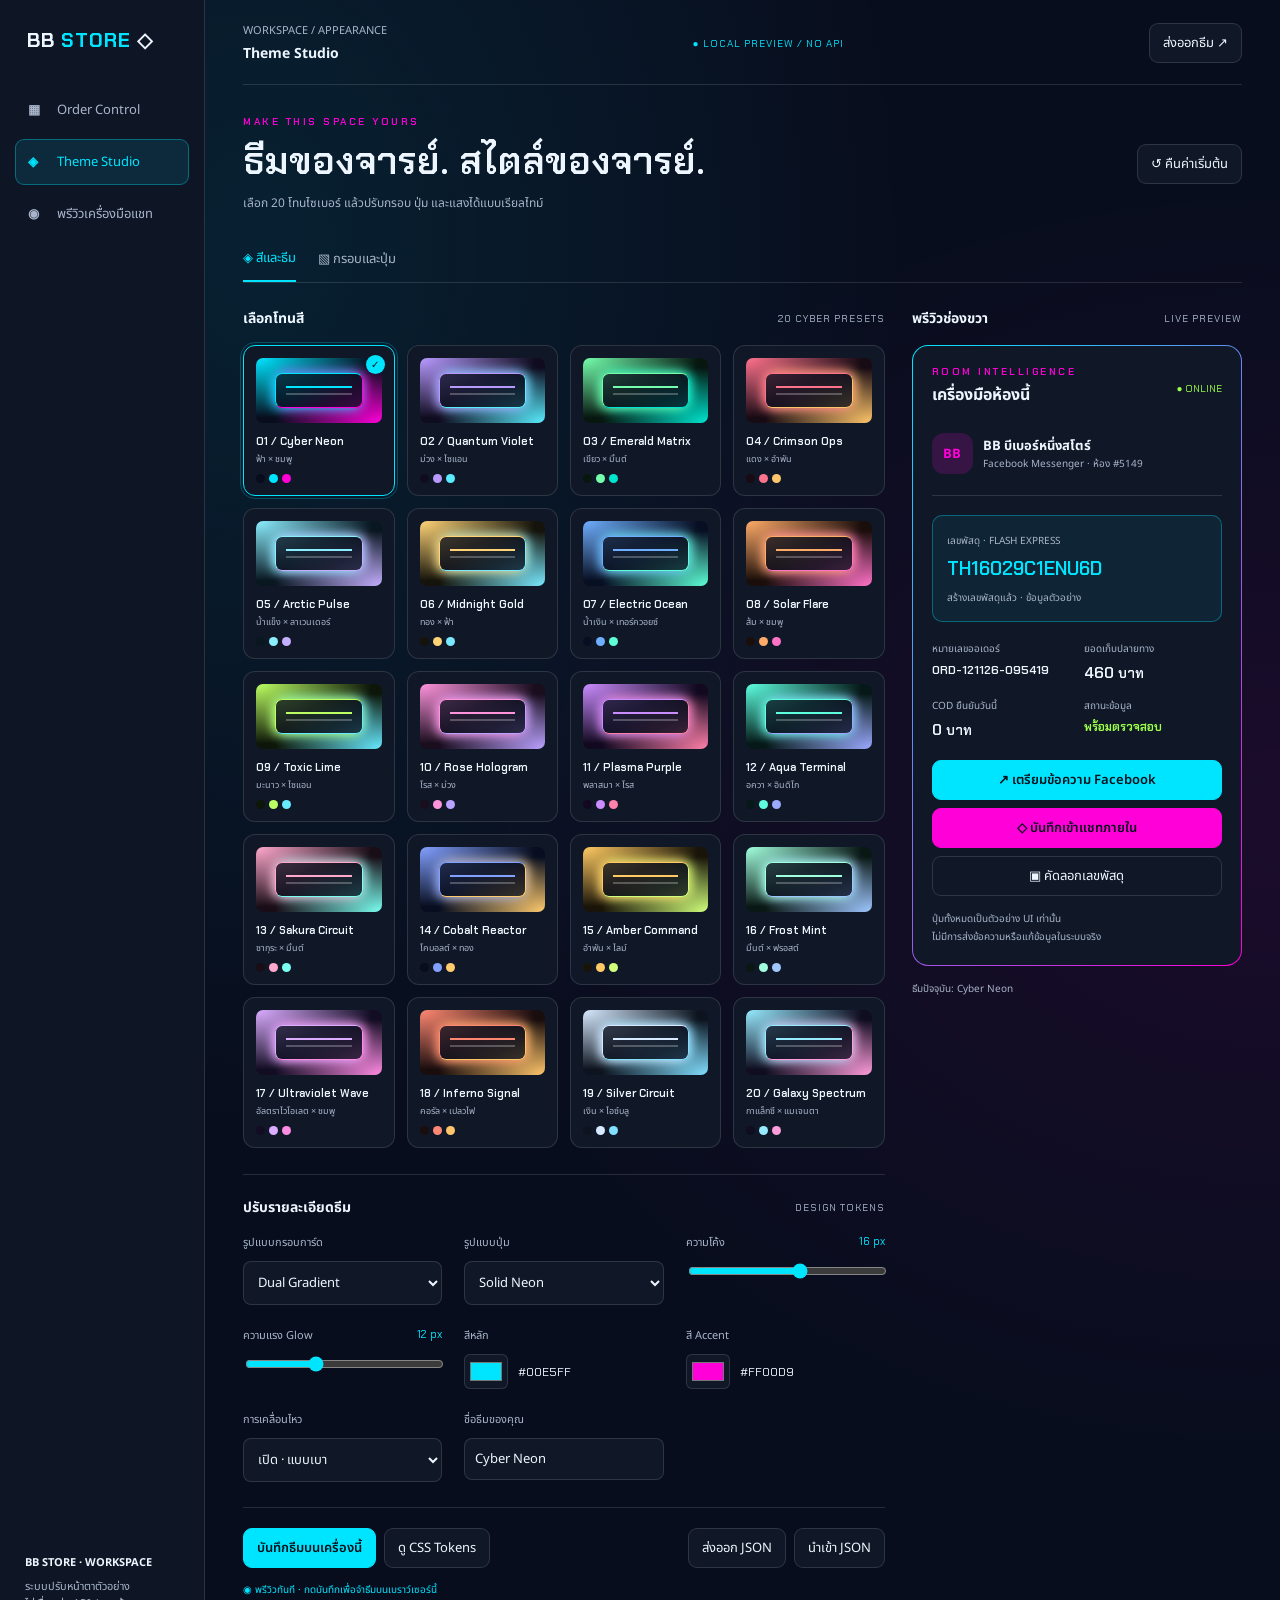
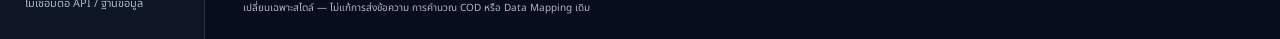
==== Appearance Theme Studio.html @ 8dab48e7 "สิงโตเกิดใหม่" ====
<!DOCTYPE html>
<html lang="th">
<head>
<meta charset="UTF-8">
<meta name="viewport" content="width=device-width, initial-scale=1">
<title>BB STORE — Cyber Theme Studio</title>
<link href="https://fonts.googleapis.com/css2?family=Chakra+Petch:wght@400;500;600;700&family=Noto+Sans+Thai:wght@400;500;600;700&display=swap" rel="stylesheet">
<style>
:root{--bg:#080d1d;--surface:#101827;--primary:#00e5ff;--accent:#ff00d9;--success:#9cff48;--text:#edf6ff;--muted:#a8b5ca;--radius:16px;--glow:12px;--line:#ffffff20}
*{box-sizing:border-box}body{margin:0;background:var(--bg);color:var(--text);font:13px "Noto Sans Thai",sans-serif}button,input,select{font:inherit}button{cursor:pointer}button:focus-visible,input:focus-visible,select:focus-visible{outline:2px solid var(--primary);outline-offset:4px}
button{color:var(--text);border:1px solid var(--line);background:var(--surface);border-radius:9px;padding:9px 13px;transition:transform .2s,border-color .2s}button:hover{border-color:var(--primary);transform:translateY(-2px)}button:active{transform:scale(.97)}.primary{background:var(--primary);color:#07121c;border-color:var(--primary);font-weight:600}.accent{background:var(--accent);color:#07121c;border-color:var(--accent);font-weight:600}
.app{display:grid;grid-template-columns:205px minmax(0,1fr);min-height:100vh}.sidebar{background:color-mix(in srgb,var(--surface) 75%,var(--bg));border-right:1px solid var(--line);padding:27px 15px;display:flex;flex-direction:column;gap:6px}.brand{font:700 20px "Chakra Petch";letter-spacing:1px;margin:0 12px 28px}.brand span{color:var(--primary)}.nav-btn{text-align:left;background:transparent;border:1px solid transparent;padding:12px;color:var(--muted)}.nav-btn.active{background:color-mix(in srgb,var(--primary) 10%,transparent);color:var(--primary);border-color:color-mix(in srgb,var(--primary) 35%,transparent)}.nav-btn b{display:inline-block;width:26px}.sidebar-bottom{margin-top:auto;padding:24px 10px 0;color:var(--muted);font-size:11px}.sidebar-bottom strong{display:block;color:var(--text);margin-bottom:7px}
.workspace{min-width:0;padding:22px clamp(18px,3vw,45px);background:radial-gradient(ellipse at 5% 15%,color-mix(in srgb,var(--primary) 9%,transparent),transparent 45%),radial-gradient(ellipse at 100% 50%,color-mix(in srgb,var(--accent) 8%,transparent),transparent 55%)}
.topbar{display:flex;justify-content:space-between;align-items:center;gap:15px;border-bottom:1px solid var(--line);padding-bottom:20px}.breadcrumb{color:var(--muted);font-size:11px}.breadcrumb strong{display:block;color:var(--text);font-size:14px;margin-top:4px}.demo{font:10px "Chakra Petch";color:var(--primary);letter-spacing:1px}
.heading{display:flex;align-items:center;justify-content:space-between;gap:20px;margin:30px 0 24px}.eyebrow{font:600 10px "Chakra Petch";letter-spacing:2.5px;color:var(--accent)}h1{font:600 clamp(25px,3vw,38px) "Chakra Petch";margin:8px 0 0}.heading p{color:var(--muted);font-size:12px;margin:8px 0 0}.tabs{display:flex;gap:22px;border-bottom:1px solid var(--line);margin-bottom:25px}.tab{background:transparent;border:0;border-radius:0;color:var(--muted);padding:12px 0}.tab.active{color:var(--primary);border-bottom:2px solid var(--primary)}
.studio-grid{display:grid;grid-template-columns:minmax(0,1fr) 330px;gap:27px;align-items:start}.section-heading{display:flex;align-items:center;justify-content:space-between;margin-bottom:16px}.section-heading h2{font-size:14px;margin:0}.section-heading span{font:10px "Chakra Petch";color:var(--muted);letter-spacing:1px}
.preset-grid{display:grid;grid-template-columns:repeat(4,minmax(0,1fr));gap:12px}
.preset{position:relative;text-align:left;padding:12px;background:var(--surface);border:1px solid var(--line);border-radius:12px;min-width:0;animation:reveal .45s both;animation-delay:calc(var(--i)*15ms)}.preset.selected{border-color:var(--primary);outline:1px solid color-mix(in srgb,var(--primary) 25%,transparent);outline-offset:2px}.preset.selected:after{content:"✓";position:absolute;right:9px;top:9px;background:var(--primary);color:#07121c;width:19px;height:19px;display:grid;place-items:center;border-radius:50%;font-size:10px}
.swatch-scene{height:65px;border-radius:7px;background:radial-gradient(ellipse at 0 0,var(--p),transparent 65%),radial-gradient(ellipse at 100% 100%,var(--a),transparent 60%),var(--b);position:relative;overflow:hidden;margin-bottom:11px}.swatch-scene:before{content:"";position:absolute;inset:15px 19px;border:1px solid var(--p);border-right-color:var(--a);border-bottom-color:var(--a);border-radius:7px;background:#080d1db3;box-shadow:-3px 0 12px var(--p),3px 0 12px var(--a)}.swatch-scene:after{content:"";position:absolute;left:30px;right:30px;top:28px;height:2px;background:var(--p);box-shadow:0 7px 0 #ffffff40}
.preset strong{font:600 11px "Chakra Petch";display:block}.preset small{display:block;font-size:9px;color:var(--muted);margin-top:4px}.dots{display:flex;gap:4px;margin-top:8px}.dots i{width:9px;height:9px;border-radius:50%}
.preview-wrap{position:sticky;top:20px}.preview{padding:19px;background:var(--surface)}.frame{border:1px solid var(--line);border-radius:var(--radius);position:relative}.frame[data-border="neon"]{border-color:var(--primary);box-shadow:0 0 var(--glow) color-mix(in srgb,var(--primary) 20%,transparent)}.frame[data-border="gradient"]{border:1px solid transparent;background:linear-gradient(var(--surface),var(--surface)) padding-box,linear-gradient(130deg,var(--primary),var(--accent)) border-box}.frame[data-border="rail"]{border-left:4px solid var(--primary)}.frame[data-border="hud"]{border-radius:2px}.frame[data-border="hud"]:before,.frame[data-border="hud"]:after{content:"";position:absolute;width:23px;height:23px;pointer-events:none}.frame[data-border="hud"]:before{top:-1px;left:-1px;border-left:2px solid var(--primary);border-top:2px solid var(--primary)}.frame[data-border="hud"]:after{bottom:-1px;right:-1px;border-right:2px solid var(--accent);border-bottom:2px solid var(--accent)}
.preview-top{display:flex;justify-content:space-between;align-items:center}.preview-top h3{font-size:16px;margin:5px 0}.online{color:var(--success);font:10px "Chakra Petch";white-space:nowrap}.avatar{display:grid;place-items:center;width:41px;height:41px;border-radius:12px;background:color-mix(in srgb,var(--accent) 16%,transparent);color:var(--accent);font-weight:700}.customer{display:flex;align-items:center;gap:10px;padding:21px 0;border-bottom:1px solid var(--line)}.customer strong{font-size:13px}.muted{color:var(--muted);font-size:10px}.tracking{margin:19px 0;padding:14px;background:color-mix(in srgb,var(--primary) 6%,var(--surface));border:1px solid color-mix(in srgb,var(--primary) 35%,transparent);border-radius:10px}.tracking label{font-size:10px;color:var(--muted)}.tracking strong{display:block;font:600 19px "Chakra Petch";color:var(--primary);margin:6px 0}.facts{display:grid;grid-template-columns:1fr 1fr;gap:15px;margin:18px 0}.facts span{display:block;color:var(--muted);font-size:10px}.facts strong{display:block;font:600 16px "Chakra Petch";margin-top:5px}.preview-buttons{display:grid;gap:8px;margin-top:20px}.preview-note{font-size:10px;line-height:1.8;color:var(--muted);margin:14px 0 0}
.settings{border-top:1px solid var(--line);margin-top:26px;padding-top:22px}.settings-grid{display:grid;grid-template-columns:repeat(3,minmax(0,1fr));gap:22px}.control label{display:flex;justify-content:space-between;color:var(--muted);font-size:11px;margin-bottom:10px}.control output{color:var(--primary);font-family:"Chakra Petch"}select,input[type=text]{width:100%;background:var(--surface);border:1px solid var(--line);border-radius:8px;color:var(--text);padding:10px}input[type=range]{width:100%;accent-color:var(--primary)}.color-control{display:flex;align-items:center;gap:10px}.color-control input[type=color]{width:44px;height:35px;padding:3px;background:var(--surface);border:1px solid var(--line);border-radius:6px;cursor:pointer}.color-control span{font:12px "Chakra Petch";color:var(--text)}
.actions{display:flex;justify-content:space-between;flex-wrap:wrap;gap:14px;margin-top:25px;border-top:1px solid var(--line);padding-top:20px}.actions div{display:flex;gap:8px;flex-wrap:wrap}.status-line{color:var(--muted);font-size:10px;margin-top:13px;line-height:1.8}.status-line span{color:var(--primary)}
.order-page{display:none}.order-table{width:100%;border-collapse:collapse;background:var(--surface)}.order-table th,.order-table td{padding:18px;text-align:left;border-bottom:1px solid var(--line);font-size:12px}.order-table th{color:var(--muted);font-weight:400}.pill{color:var(--success);font-size:10px}.table-scroll{overflow:auto;border:1px solid var(--line);border-radius:var(--radius)}
.toast{position:fixed;left:50%;bottom:25px;transform:translate(-50%,20px);background:var(--surface);border:1px solid var(--primary);padding:13px 20px;border-radius:10px;opacity:0;pointer-events:none;transition:.25s;z-index:100;max-width:90vw;font-size:12px}.toast.show{opacity:1;transform:translate(-50%,0)}
dialog{background:var(--surface);color:var(--text);border:1px solid var(--primary);border-radius:15px;width:min(650px,92vw);padding:23px}dialog::backdrop{background:#000b;backdrop-filter:blur(6px)}.dialog-top{display:flex;justify-content:space-between;align-items:center}dialog h2{font:600 20px "Chakra Petch";margin:0}pre{white-space:pre-wrap;overflow-wrap:anywhere;max-height:55vh;overflow:auto;padding:16px;background:var(--bg);border:1px solid var(--line);border-radius:8px;color:var(--text);font:12px/1.8 "Chakra Petch"}
@keyframes reveal{from{opacity:0;transform:translateY(10px)}to{opacity:1;transform:none}}@keyframes breathe{50%{opacity:.5}}.motion .online{animation:breathe 3s infinite}
@media(max-width:1250px){.preset-grid{grid-template-columns:repeat(3,minmax(0,1fr))}.app{grid-template-columns:175px minmax(0,1fr)}.studio-grid{grid-template-columns:minmax(0,1fr) 300px}}
@media(max-width:1000px){.app{grid-template-columns:1fr}.sidebar{flex-direction:row;padding:12px 20px;border-right:0;border-bottom:1px solid var(--line);align-items:center;flex-wrap:wrap}.brand{margin:0 auto 0 0;font-size:17px}.sidebar-bottom{display:none}.nav-btn{font-size:11px;padding:8px}.nav-btn b{width:18px}.preset-grid{grid-template-columns:repeat(3,minmax(0,1fr))}}
@media(max-width:750px){.studio-grid{grid-template-columns:1fr}.preview-wrap{position:static}.preset-grid{grid-template-columns:repeat(4,minmax(0,1fr))}.preview{max-width:450px;margin:auto}.settings-grid{grid-template-columns:1fr 1fr}.heading{align-items:start}.heading>button{font-size:10px}.demo{display:none}}
@media(max-width:520px){.preset-grid{grid-template-columns:repeat(2,minmax(0,1fr))}.workspace{padding:18px}.settings-grid{gap:18px}.sidebar{gap:2px;padding:12px}.brand{width:100%;margin-bottom:6px}.heading{display:block}.heading>button{margin-top:14px}.actions{flex-direction:column}.swatch-scene{height:75px}}
@media(prefers-reduced-motion:reduce){*,*:before,*:after{animation:none!important;transition:none!important}}
</style>
</head>
<body class="motion">
<div class="app">
<aside class="sidebar">
<div class="brand">BB <span>STORE</span> ◇</div>
<button class="nav-btn" data-page="orders"><b>▦</b> Order Control</button>
<button class="nav-btn active" data-page="studio"><b>◈</b> Theme Studio</button>
<button class="nav-btn" id="preview-nav"><b>◉</b> พรีวิวเครื่องมือแชท</button>
<div class="sidebar-bottom"><strong>BB STORE · WORKSPACE</strong>ระบบปรับหน้าตาตัวอย่าง<br>ไม่เชื่อมต่อ API / ฐานข้อมูล</div>
</aside>
<main class="workspace">
<header class="topbar"><div class="breadcrumb">WORKSPACE / APPEARANCE<strong id="page-name">Theme Studio</strong></div><div class="demo">● LOCAL PREVIEW / NO API</div><button id="export-top">ส่งออกธีม ↗</button></header>

<section id="studio-page">
<div class="heading"><div><div class="eyebrow">MAKE THIS SPACE YOURS</div><h1>ธีมของจารย์. สไตล์ของจารย์.</h1><p>เลือก 20 โทนไซเบอร์ แล้วปรับกรอบ ปุ่ม และแสงได้แบบเรียลไทม์</p></div><button id="reset">↺ คืนค่าเริ่มต้น</button></div>
<nav class="tabs" aria-label="แท็บการปรับธีม"><button class="tab active" data-tab="palette" aria-selected="true">◈ สีและธีม</button><button class="tab" data-tab="components" aria-selected="false">▧ กรอบและปุ่ม</button></nav>
<div class="studio-grid">
<div>
<section id="palette-panel"><div class="section-heading"><h2>เลือกโทนสี</h2><span>20 CYBER PRESETS</span></div><div class="preset-grid" id="presets"></div></section>
<section class="settings" id="component-panel">
<div class="section-heading"><h2>ปรับรายละเอียดธีม</h2><span>DESIGN TOKENS</span></div>
<div class="settings-grid">
<div class="control"><label for="border">รูปแบบกรอบการ์ด</label><select id="border"><option value="gradient">Dual Gradient</option><option value="neon">Neon Glow</option><option value="rail">Signal Rail</option><option value="hud">HUD Corners</option><option value="minimal">Minimal Glass</option></select></div>
<div class="control"><label for="button-style">รูปแบบปุ่ม</label><select id="button-style"><option value="solid">Solid Neon</option><option value="outline">Neon Outline</option><option value="gradient">Dual Gradient</option></select></div>
<div class="control"><label for="radius">ความโค้ง <output id="radius-out">16 px</output></label><input id="radius" type="range" min="0" max="28" value="16"></div>
<div class="control"><label for="glow">ความแรง Glow <output id="glow-out">12 px</output></label><input id="glow" type="range" min="0" max="35" value="12"></div>
<div class="control"><label for="primary-color">สีหลัก</label><div class="color-control"><input id="primary-color" type="color" value="#00e5ff"><span id="primary-hex">#00E5FF</span></div></div>
<div class="control"><label for="accent-color">สี Accent</label><div class="color-control"><input id="accent-color" type="color" value="#ff00d9"><span id="accent-hex">#FF00D9</span></div></div>
<div class="control"><label for="motion">การเคลื่อนไหว</label><select id="motion"><option value="on">เปิด · แบบเบา</option><option value="off">ปิดทั้งหมด</option></select></div>
<div class="control"><label for="theme-name">ชื่อธีมของคุณ</label><input id="theme-name" type="text" maxlength="60" value="Cyber Neon"></div>
</div>
</section>
<div class="actions"><div><button id="save" class="primary">บันทึกธีมบนเครื่องนี้</button><button id="css">ดู CSS Tokens</button></div><div><button id="export">ส่งออก JSON</button><button id="import">นำเข้า JSON</button></div></div>
<div class="status-line"><span>◉</span> <span id="save-status">พรีวิวทันที · กดบันทึกเพื่อจำธีมบนเบราว์เซอร์นี้</span><br>เปลี่ยนเฉพาะสไตล์ — ไม่แก้การส่งข้อความ การคำนวณ COD หรือ Data Mapping เดิม</div>
</div>

<aside class="preview-wrap" id="preview-wrap">
<div class="section-heading"><h2>พรีวิวช่องขวา</h2><span>LIVE PREVIEW</span></div>
<section class="preview frame" data-border="gradient">
<div class="preview-top"><div><div class="eyebrow">ROOM INTELLIGENCE</div><h3>เครื่องมือห้องนี้</h3></div><span class="online">● ONLINE</span></div>
<div class="customer"><div class="avatar">BB</div><div><strong>BB บีเบอร์หนึ่งสโตร์</strong><div class="muted">Facebook Messenger · ห้อง #5149</div></div></div>
<div class="tracking"><label>เลขพัสดุ · FLASH EXPRESS</label><strong>TH16029C1ENU6D</strong><span class="muted">สร้างเลขพัสดุแล้ว · ข้อมูลตัวอย่าง</span></div>
<div class="facts"><div><span>หมายเลขออเดอร์</span><strong style="font-size:12px">ORD-121126-095419</strong></div><div><span>ยอดเก็บปลายทาง</span><strong>460 <small>บาท</small></strong></div><div><span>COD ยืนยันวันนี้</span><strong>0 <small>บาท</small></strong></div><div><span>สถานะข้อมูล</span><strong style="font-size:12px;color:var(--success)">พร้อมตรวจสอบ</strong></div></div>
<div class="preview-buttons"><button class="primary themed-btn" id="send-preview">↗ เตรียมข้อความ Facebook</button><button class="accent themed-btn" id="internal-preview">◇ บันทึกเข้าแชทภายใน</button><button id="copy-tracking">▣ คัดลอกเลขพัสดุ</button></div>
<p class="preview-note">ปุ่มทั้งหมดเป็นตัวอย่าง UI เท่านั้น<br>ไม่มีการส่งข้อความหรือแก้ข้อมูลในระบบจริง</p>
</section>
<p class="preview-note" id="active-theme">ธีมปัจจุบัน: Cyber Neon</p>
</aside>
</div>
</section>

<section id="orders-page" class="order-page">
<div class="heading"><div><div class="eyebrow">SAME DATA / YOUR THEME</div><h1>Order Control</h1><p>ตัวอย่างหน้าหลังบ้านที่ใช้ธีมเดียวกันทั้งระบบ</p></div><button class="primary" data-page="studio">◈ เปลี่ยนธีม</button></div>
<div class="table-scroll"><table class="order-table"><thead><tr><th>ออเดอร์</th><th>ลูกค้า</th><th>ขนส่ง</th><th>COD</th><th>สถานะ</th></tr></thead><tbody><tr><td>ORD-121126-095419</td><td>BB STORE · ลูกค้าตัวอย่าง</td><td>FLASH EXPRESS</td><td>460 บาท</td><td><span class="pill">● สร้างเลขพัสดุแล้ว</span></td></tr><tr><td>ORD-121126-095420</td><td>ลูกค้าตัวอย่าง 02</td><td>FLASH EXPRESS</td><td>690 บาท</td><td><span class="pill">● รอตรวจสอบ</span></td></tr></tbody></table></div>
<p class="preview-note">ตารางนี้ใช้ข้อมูลตัวอย่าง ไม่เรียกฐานข้อมูลจริง</p>
</section>
</main>
</div>

<input type="file" id="file" accept=".json,application/json" hidden>
<dialog id="code-dialog"><div class="dialog-top"><h2>Theme Tokens</h2><button id="close-dialog" aria-label="ปิด">✕</button></div><p class="preview-note">นำ CSS Variables ไปใช้กับ ThemeProvider หรือ App Shell ของระบบเดิม</p><pre id="code"></pre><button class="primary" id="copy-css">คัดลอก CSS</button></dialog>
<div class="toast" id="toast" role="status" aria-live="polite"></div>
<style id="button-overrides"></style>
<script>
const themes=[
["Cyber Neon","#080d1d","#101827","#00e5ff","#ff00d9","ฟ้า × ชมพู"],
["Quantum Violet","#100c20","#1a1530","#b89aff","#59edff","ม่วง × ไซแอน"],
["Emerald Matrix","#071710","#10251b","#75ffac","#00e5cf","เขียว × มิ้นต์"],
["Crimson Ops","#170b14","#29121e","#ff728c","#ffc56a","แดง × อำพัน"],
["Arctic Pulse","#091721","#122637","#8beeff","#c4aeff","น้ำแข็ง × ลาเวนเดอร์"],
["Midnight Gold","#15130b","#252116","#ffd477","#7ae9ff","ทอง × ฟ้า"],
["Electric Ocean","#080f23","#13223c","#6fafff","#5effd6","น้ำเงิน × เทอร์ควอยซ์"],
["Solar Flare","#1a0e0b","#2b1b16","#ffab68","#ff72c7","ส้ม × ชมพู"],
["Toxic Lime","#0d1609","#1b2713","#bcff63","#68eaff","มะนาว × ไซแอน"],
["Rose Hologram","#190d1e","#2a1830","#ff94dd","#bba2ff","โรส × ม่วง"],
["Plasma Purple","#120920","#211333","#cb8cff","#ff80aa","พลาสมา × โรส"],
["Aqua Terminal","#061918","#102a29","#5dffdf","#9baaff","อควา × อินดิโก"],
["Sakura Circuit","#190e17","#2c1d29","#ffa8cc","#7bfff0","ซากุระ × มิ้นต์"],
["Cobalt Reactor","#080e20","#142039","#82a0ff","#ffcb6f","โคบอลต์ × ทอง"],
["Amber Command","#191409","#2b2515","#ffca63","#d0ff7b","อำพัน × ไลม์"],
["Frost Mint","#0a1815","#142923","#a2ffde","#9fc7ff","มิ้นต์ × ฟรอสต์"],
["Ultraviolet Wave","#120d23","#211832","#dbacff","#ff8be3","อัลตราไวโอเลต × ชมพู"],
["Inferno Signal","#190d0e","#2c171b","#ff8872","#ffc56b","คอรัล × เปลวไฟ"],
["Silver Circuit","#0d1420","#1b2735","#d7eaff","#82dfff","เงิน × ไอซ์บลู"],
["Galaxy Spectrum","#100d20","#1d1933","#97eaff","#ff9cdb","กาแล็กซี × แมเจนตา"]
];
const $=id=>document.getElementById(id);
let state={version:1,preset:0,name:themes[0][0],bg:themes[0][1],surface:themes[0][2],primary:themes[0][3],accent:themes[0][4],border:"gradient",button:"solid",radius:16,glow:12,motion:true};
const defaults={...state};let timer;
function notify(text){$("toast").textContent=text;$("toast").classList.add("show");clearTimeout(timer);timer=setTimeout(()=>$("toast").classList.remove("show"),3200)}
function renderPresets(){
themes.forEach((t,i)=>{
const b=document.createElement("button");b.className="preset";b.style.setProperty("--i",i);b.setAttribute("aria-label",`${i+1}. ${t[0]} ${t[5]}`);b.dataset.index=i;
b.innerHTML=`<div class="swatch-scene" style="--p:${t[3]};--a:${t[4]};--b:${t[1]}"></div><strong>${String(i+1).padStart(2,"0")} / ${t[0]}</strong><small>${t[5]}</small><div class="dots"><i style="background:${t[1]}"></i><i style="background:${t[3]}"></i><i style="background:${t[4]}"></i></div>`;
b.onclick=()=>{state={...state,preset:i,name:t[0],bg:t[1],surface:t[2],primary:t[3],accent:t[4]};apply();$("save-status").textContent="เปลี่ยนธีมแล้ว · ยังไม่ได้บันทึก";};
$("presets").appendChild(b);
});
}
function apply(){
const root=document.documentElement;
["bg","surface","primary","accent"].forEach(k=>root.style.setProperty("--"+k,state[k]));
root.style.setProperty("--radius",state.radius+"px");root.style.setProperty("--glow",state.glow+"px");
document.querySelectorAll(".frame").forEach(el=>el.dataset.border=state.border);
document.body.classList.toggle("motion",state.motion);
$("radius").value=state.radius;$("radius-out").textContent=state.radius+" px";
$("glow").value=state.glow;$("glow-out").textContent=state.glow+" px";
$("border").value=state.border;$("button-style").value=state.button;
$("primary-color").value=state.primary;$("accent-color").value=state.accent;
$("primary-hex").textContent=state.primary.toUpperCase();$("accent-hex").textContent=state.accent.toUpperCase();
$("motion").value=state.motion?"on":"off";$("theme-name").value=state.name;
$("active-theme").textContent="ธีมปัจจุบัน: "+state.name;
document.querySelectorAll(".preset").forEach(b=>{const selected=Number(b.dataset.index)===state.preset;b.classList.toggle("selected",selected);b.setAttribute("aria-pressed",String(selected))});
$("button-overrides").textContent=state.button==="outline"?`.themed-btn.primary{background:transparent;color:var(--primary)}.themed-btn.accent{background:transparent;color:var(--accent)}`:state.button==="gradient"?`.themed-btn{background:linear-gradient(115deg,var(--primary),var(--accent));color:#07121c;border-color:transparent}`:"";
}
function validConfig(x){
const hex=v=>typeof v==="string"&&/^#[0-9a-f]{6}$/i.test(v);
if(!x||x.version!==1||!["bg","surface","primary","accent"].every(k=>hex(x[k]))||typeof x.name!=="string"||x.name.length>60||!["gradient","neon","rail","hud","minimal"].includes(x.border)||!["solid","outline","gradient"].includes(x.button)||!Number.isFinite(x.radius)||x.radius<0||x.radius>28||!Number.isFinite(x.glow)||x.glow<0||x.glow>35||typeof x.motion!=="boolean")throw Error("invalid");
return {version:1,preset:Number.isInteger(x.preset)&&x.preset>=0&&x.preset<20?x.preset:-1,name:x.name,bg:x.bg,surface:x.surface,primary:x.primary,accent:x.accent,border:x.border,button:x.button,radius:x.radius,glow:x.glow,motion:x.motion};
}
renderPresets();
try{const saved=localStorage.getItem("bb-cyber-theme-v1");if(saved){state=validConfig(JSON.parse(saved));$("save-status").textContent="โหลดธีมที่บันทึกไว้บนเครื่องนี้แล้ว"}}catch{}
apply();
["radius","glow"].forEach(k=>$(k).oninput=e=>{state[k]=Number(e.target.value);apply()});
$("border").onchange=e=>{state.border=e.target.value;apply()};
$("button-style").onchange=e=>{state.button=e.target.value;apply()};
["primary","accent"].forEach(k=>$(k+"-color").oninput=e=>{state[k]=e.target.value;state.preset=-1;apply()});
$("motion").onchange=e=>{state.motion=e.target.value==="on";apply()};
$("theme-name").oninput=e=>{state.name=e.target.value;$("active-theme").textContent="ธีมปัจจุบัน: "+state.name};
$("save").onclick=()=>{try{localStorage.setItem("bb-cyber-theme-v1",JSON.stringify(state));$("save-status").textContent="บันทึกธีมบนเบราว์เซอร์นี้แล้ว";notify("บันทึกธีมแล้วจารย์!")}catch{notify("เบราว์เซอร์ไม่อนุญาตให้บันทึก · ใช้ส่งออก JSON แทนได้")}};
$("reset").onclick=()=>{state={...defaults};apply();$("save-status").textContent="คืนค่าพรีวิวแล้ว · กดบันทึกหากต้องการแทนธีมเดิม";notify("คืนค่าธีม Cyber Neon แล้ว")};
function exportTheme(){const blob=new Blob([JSON.stringify(state,null,2)],{type:"application/json"}),url=URL.createObjectURL(blob),a=document.createElement("a");a.href=url;a.download="bb-store-theme.json";a.click();setTimeout(()=>URL.revokeObjectURL(url),1000);notify("ส่งออกไฟล์ธีมแล้ว")}
$("export").onclick=exportTheme;$("export-top").onclick=exportTheme;
$("import").onclick=()=>$("file").click();
$("file").onchange=async e=>{const file=e.target.files[0];if(!file)return;try{if(file.size>30000)throw Error();state=validConfig(JSON.parse(await file.text()));apply();notify("นำเข้าธีมแล้ว · กดบันทึกเพื่อจำธีม")}catch{notify("ไฟล์ธีมไม่ถูกต้อง กรุณาใช้ JSON ที่ส่งออกจากหน้านี้")}e.target.value=""};
let cssText="";
$("css").onclick=()=>{cssText=`/* ${state.name.replaceAll("*/","")} — Appearance only */
:root {
  --bg: ${state.bg};
  --surface: ${state.surface};
  --primary: ${state.primary};
  --accent: ${state.accent};
  --success: #9cff48;
  --text: #edf6ff;
  --muted: #a8b5ca;
  --radius: ${state.radius}px;
  --glow: ${state.glow}px;
}
/* Selected variants:
   card border: ${state.border}
   button: ${state.button}
   motion: ${state.motion?"on":"off"}
   Apply variants in your component stylesheet.
*/`;
$("code").textContent=cssText;$("code-dialog").showModal()};
$("close-dialog").onclick=()=>$("code-dialog").close();
async function copy(text){try{await navigator.clipboard.writeText(text);notify("คัดลอกแล้ว")}catch{notify("คัดลอกอัตโนมัติไม่ได้ กรุณาเลือกข้อความและกด Ctrl+C")}}
$("copy-css").onclick=()=>copy(cssText);$("copy-tracking").onclick=()=>copy("TH16029C1ENU6D");
$("send-preview").onclick=()=>notify("ตัวอย่างปุ่ม Facebook · ไม่มีการส่งข้อความจริง");
$("internal-preview").onclick=()=>notify("ตัวอย่างปุ่มแชทภายใน · ไม่มีการบันทึกข้อมูลจริง");
function navigate(page){
$("studio-page").style.display=page==="studio"?"block":"none";
$("orders-page").style.display=page==="orders"?"block":"none";
$("page-name").textContent=page==="studio"?"Theme Studio":"Order Control";
document.querySelectorAll(".nav-btn[data-page]").forEach(b=>b.classList.toggle("active",b.dataset.page===page));
}
document.querySelectorAll("[data-page]").forEach(b=>b.onclick=()=>navigate(b.dataset.page));
$("preview-nav").onclick=()=>{navigate("studio");$("preview-wrap").scrollIntoView({behavior:matchMedia("(prefers-reduced-motion: reduce)").matches?"instant":"smooth",block:"center"})};
document.querySelectorAll("[data-tab]").forEach(b=>b.onclick=()=>{
document.querySelectorAll("[data-tab]").forEach(t=>{t.classList.toggle("active",t===b);t.setAttribute("aria-selected",String(t===b))});
$("palette-panel").hidden=b.dataset.tab!=="palette";
$("component-panel").style.borderTop=b.dataset.tab==="components"?"0":"";
$("component-panel").style.marginTop=b.dataset.tab==="components"?"0":"";
});
</script>
</body>
</html>
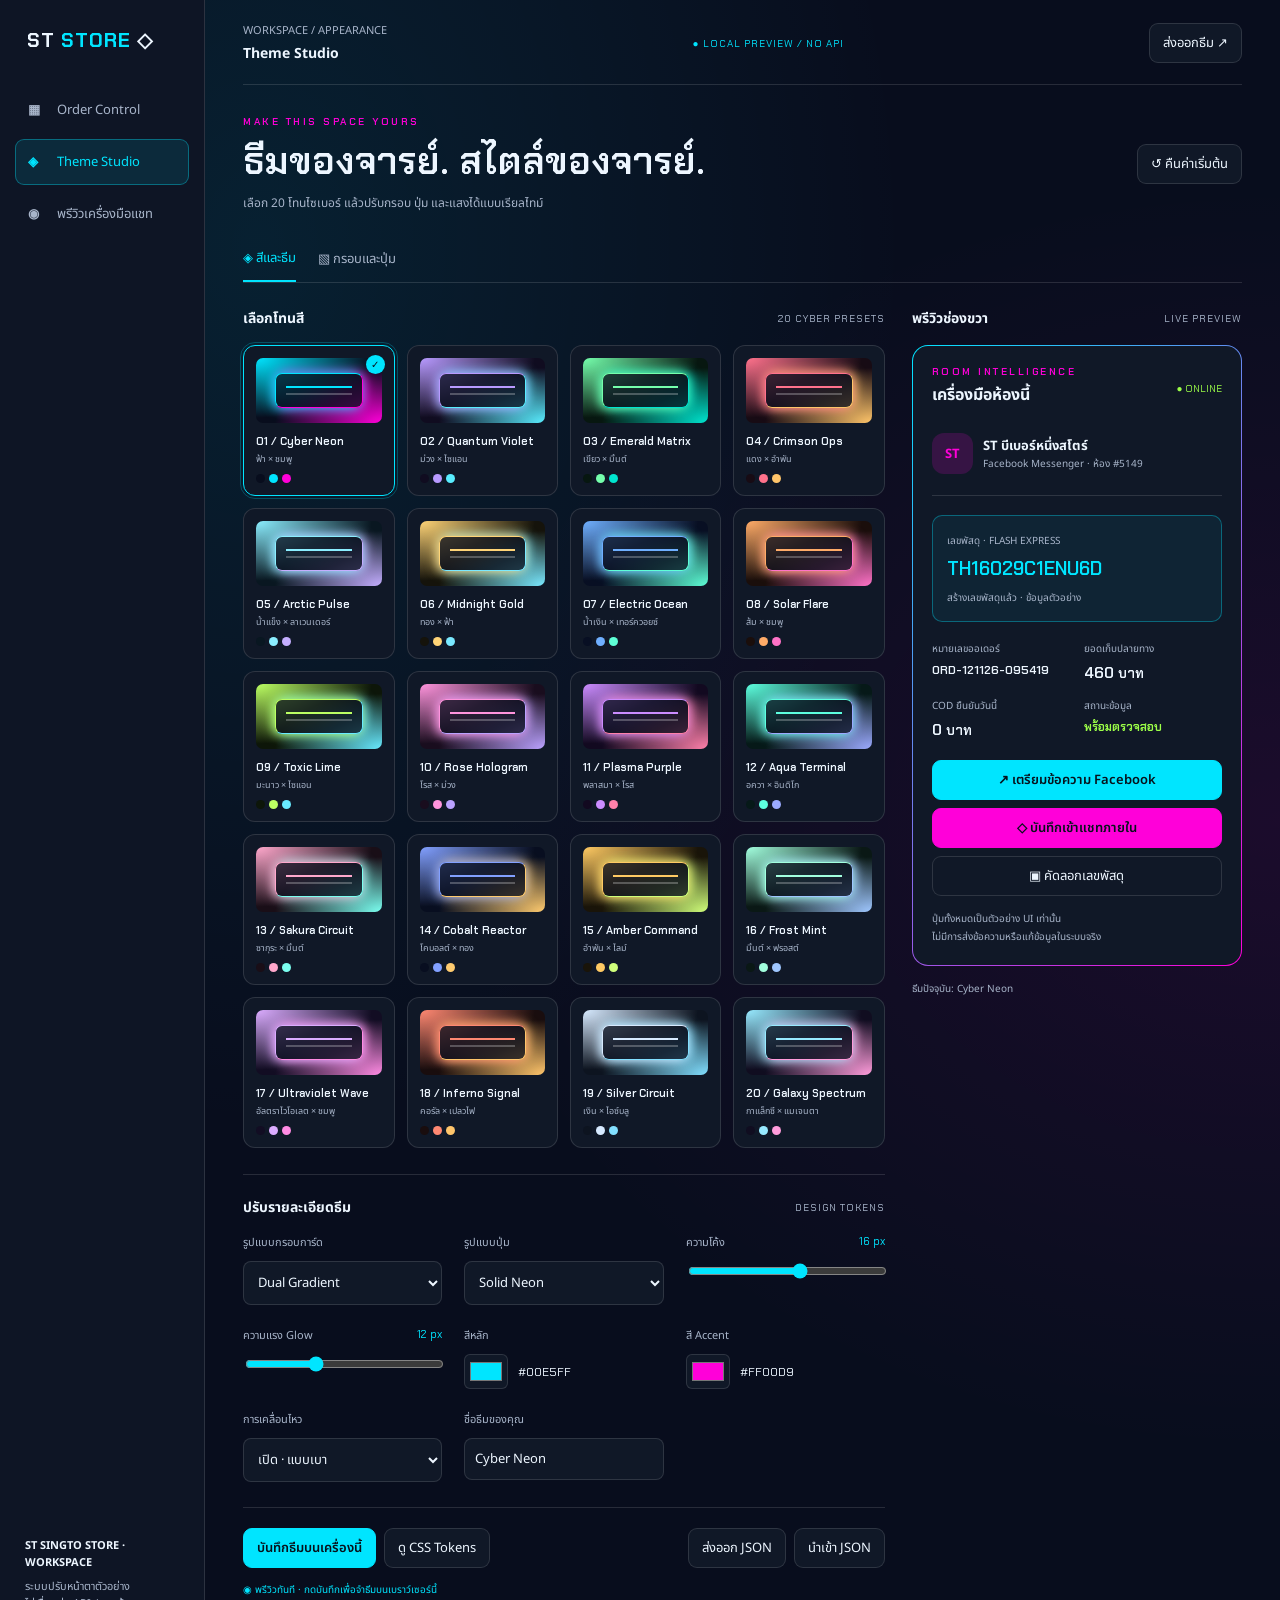
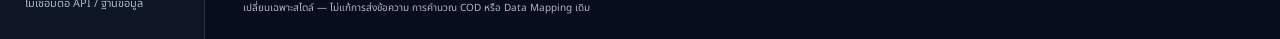
==== commit d7fb5663: "chore: rebrand order control for ST Singto Store" ====
--- a/Appearance Theme Studio.html
+++ b/Appearance Theme Studio.html
@@ -3,7 +3,7 @@
 <head>
 <meta charset="UTF-8">
 <meta name="viewport" content="width=device-width, initial-scale=1">
-<title>BB STORE — Cyber Theme Studio</title>
+<title>ST SINGTO STORE — Cyber Theme Studio</title>
 <link href="https://fonts.googleapis.com/css2?family=Chakra+Petch:wght@400;500;600;700&family=Noto+Sans+Thai:wght@400;500;600;700&display=swap" rel="stylesheet">
 <style>
 :root{--bg:#080d1d;--surface:#101827;--primary:#00e5ff;--accent:#ff00d9;--success:#9cff48;--text:#edf6ff;--muted:#a8b5ca;--radius:16px;--glow:12px;--line:#ffffff20}
@@ -36,11 +36,11 @@
 <body class="motion">
 <div class="app">
 <aside class="sidebar">
-<div class="brand">BB <span>STORE</span> ◇</div>
+<div class="brand">ST <span>STORE</span> ◇</div>
 <button class="nav-btn" data-page="orders"><b>▦</b> Order Control</button>
 <button class="nav-btn active" data-page="studio"><b>◈</b> Theme Studio</button>
 <button class="nav-btn" id="preview-nav"><b>◉</b> พรีวิวเครื่องมือแชท</button>
-<div class="sidebar-bottom"><strong>BB STORE · WORKSPACE</strong>ระบบปรับหน้าตาตัวอย่าง<br>ไม่เชื่อมต่อ API / ฐานข้อมูล</div>
+<div class="sidebar-bottom"><strong>ST SINGTO STORE · WORKSPACE</strong>ระบบปรับหน้าตาตัวอย่าง<br>ไม่เชื่อมต่อ API / ฐานข้อมูล</div>
 </aside>
 <main class="workspace">
 <header class="topbar"><div class="breadcrumb">WORKSPACE / APPEARANCE<strong id="page-name">Theme Studio</strong></div><div class="demo">● LOCAL PREVIEW / NO API</div><button id="export-top">ส่งออกธีม ↗</button></header>
@@ -72,7 +72,7 @@
 <div class="section-heading"><h2>พรีวิวช่องขวา</h2><span>LIVE PREVIEW</span></div>
 <section class="preview frame" data-border="gradient">
 <div class="preview-top"><div><div class="eyebrow">ROOM INTELLIGENCE</div><h3>เครื่องมือห้องนี้</h3></div><span class="online">● ONLINE</span></div>
-<div class="customer"><div class="avatar">BB</div><div><strong>BB บีเบอร์หนึ่งสโตร์</strong><div class="muted">Facebook Messenger · ห้อง #5149</div></div></div>
+<div class="customer"><div class="avatar">ST</div><div><strong>ST บีเบอร์หนึ่งสโตร์</strong><div class="muted">Facebook Messenger · ห้อง #5149</div></div></div>
 <div class="tracking"><label>เลขพัสดุ · FLASH EXPRESS</label><strong>TH16029C1ENU6D</strong><span class="muted">สร้างเลขพัสดุแล้ว · ข้อมูลตัวอย่าง</span></div>
 <div class="facts"><div><span>หมายเลขออเดอร์</span><strong style="font-size:12px">ORD-121126-095419</strong></div><div><span>ยอดเก็บปลายทาง</span><strong>460 <small>บาท</small></strong></div><div><span>COD ยืนยันวันนี้</span><strong>0 <small>บาท</small></strong></div><div><span>สถานะข้อมูล</span><strong style="font-size:12px;color:var(--success)">พร้อมตรวจสอบ</strong></div></div>
 <div class="preview-buttons"><button class="primary themed-btn" id="send-preview">↗ เตรียมข้อความ Facebook</button><button class="accent themed-btn" id="internal-preview">◇ บันทึกเข้าแชทภายใน</button><button id="copy-tracking">▣ คัดลอกเลขพัสดุ</button></div>
@@ -85,7 +85,7 @@
 
 <section id="orders-page" class="order-page">
 <div class="heading"><div><div class="eyebrow">SAME DATA / YOUR THEME</div><h1>Order Control</h1><p>ตัวอย่างหน้าหลังบ้านที่ใช้ธีมเดียวกันทั้งระบบ</p></div><button class="primary" data-page="studio">◈ เปลี่ยนธีม</button></div>
-<div class="table-scroll"><table class="order-table"><thead><tr><th>ออเดอร์</th><th>ลูกค้า</th><th>ขนส่ง</th><th>COD</th><th>สถานะ</th></tr></thead><tbody><tr><td>ORD-121126-095419</td><td>BB STORE · ลูกค้าตัวอย่าง</td><td>FLASH EXPRESS</td><td>460 บาท</td><td><span class="pill">● สร้างเลขพัสดุแล้ว</span></td></tr><tr><td>ORD-121126-095420</td><td>ลูกค้าตัวอย่าง 02</td><td>FLASH EXPRESS</td><td>690 บาท</td><td><span class="pill">● รอตรวจสอบ</span></td></tr></tbody></table></div>
+<div class="table-scroll"><table class="order-table"><thead><tr><th>ออเดอร์</th><th>ลูกค้า</th><th>ขนส่ง</th><th>COD</th><th>สถานะ</th></tr></thead><tbody><tr><td>ORD-121126-095419</td><td>ST SINGTO STORE · ลูกค้าตัวอย่าง</td><td>FLASH EXPRESS</td><td>460 บาท</td><td><span class="pill">● สร้างเลขพัสดุแล้ว</span></td></tr><tr><td>ORD-121126-095420</td><td>ลูกค้าตัวอย่าง 02</td><td>FLASH EXPRESS</td><td>690 บาท</td><td><span class="pill">● รอตรวจสอบ</span></td></tr></tbody></table></div>
 <p class="preview-note">ตารางนี้ใช้ข้อมูลตัวอย่าง ไม่เรียกฐานข้อมูลจริง</p>
 </section>
 </main>
